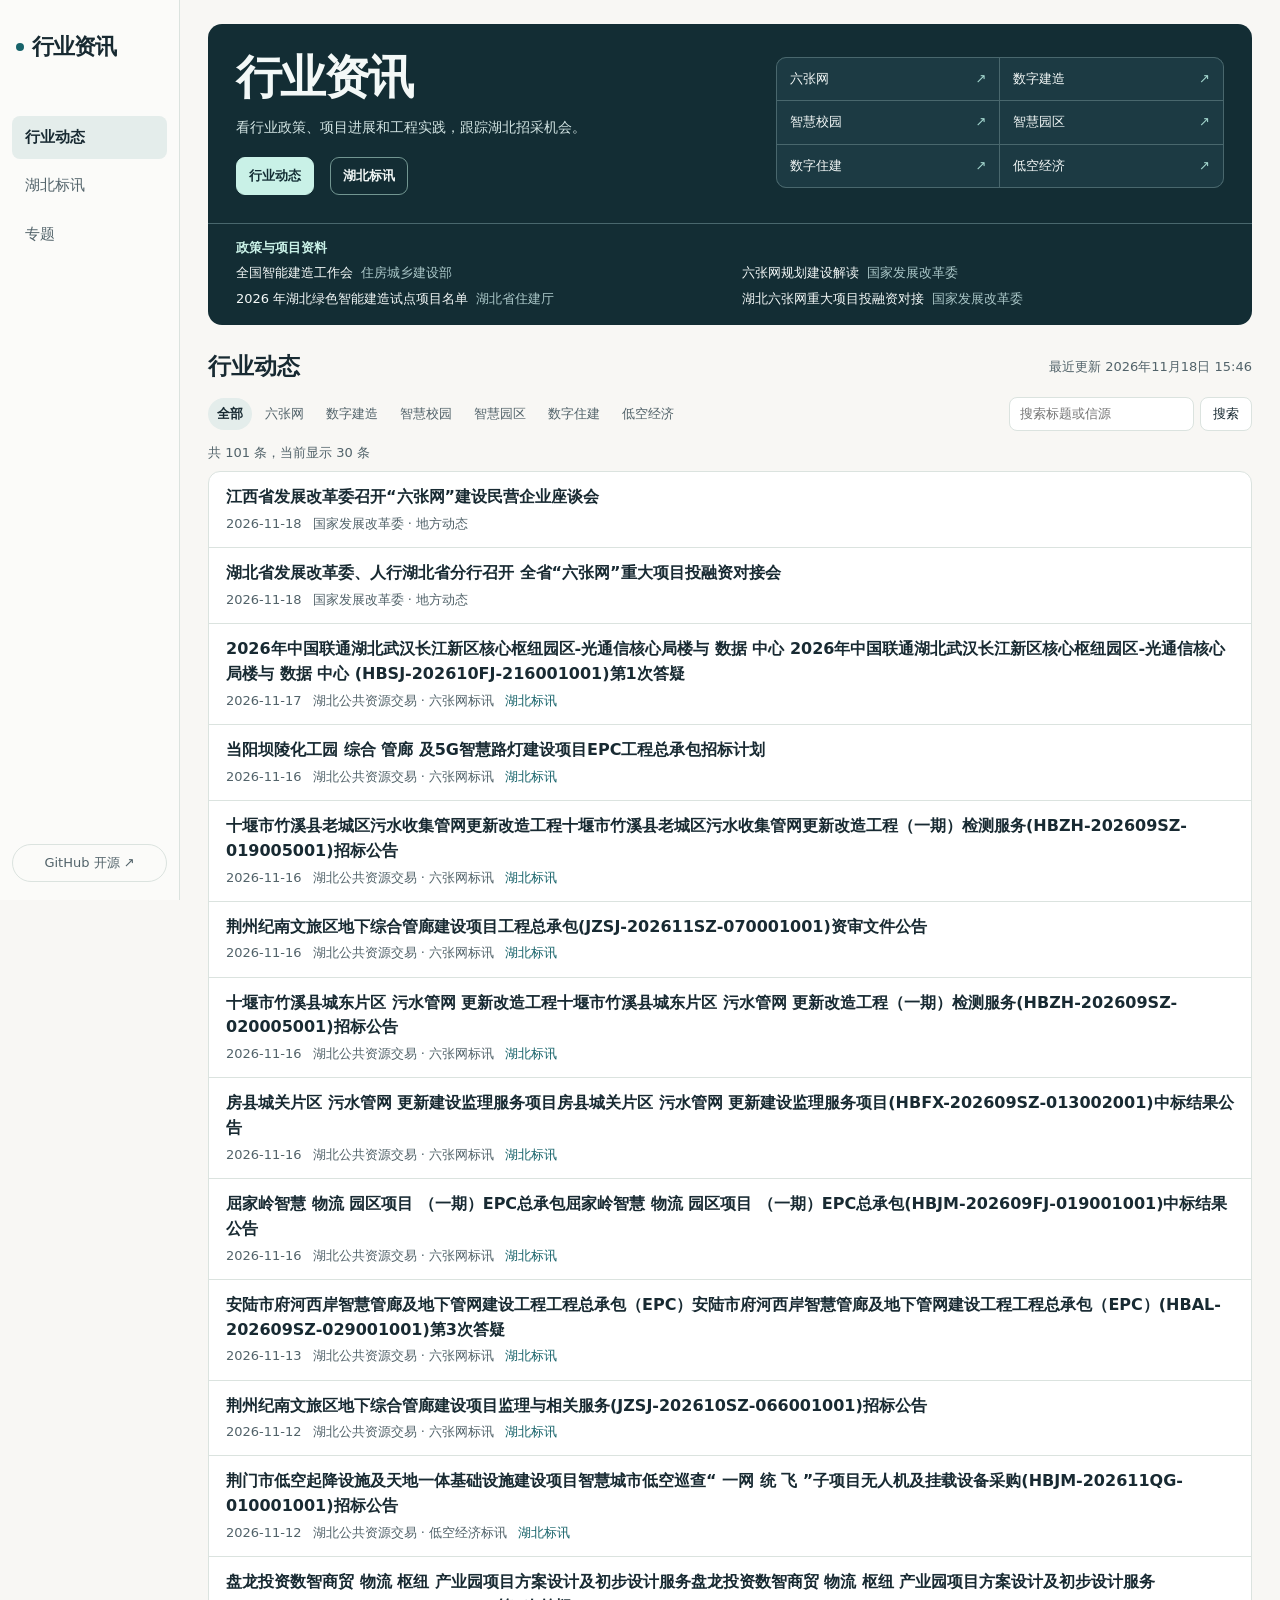
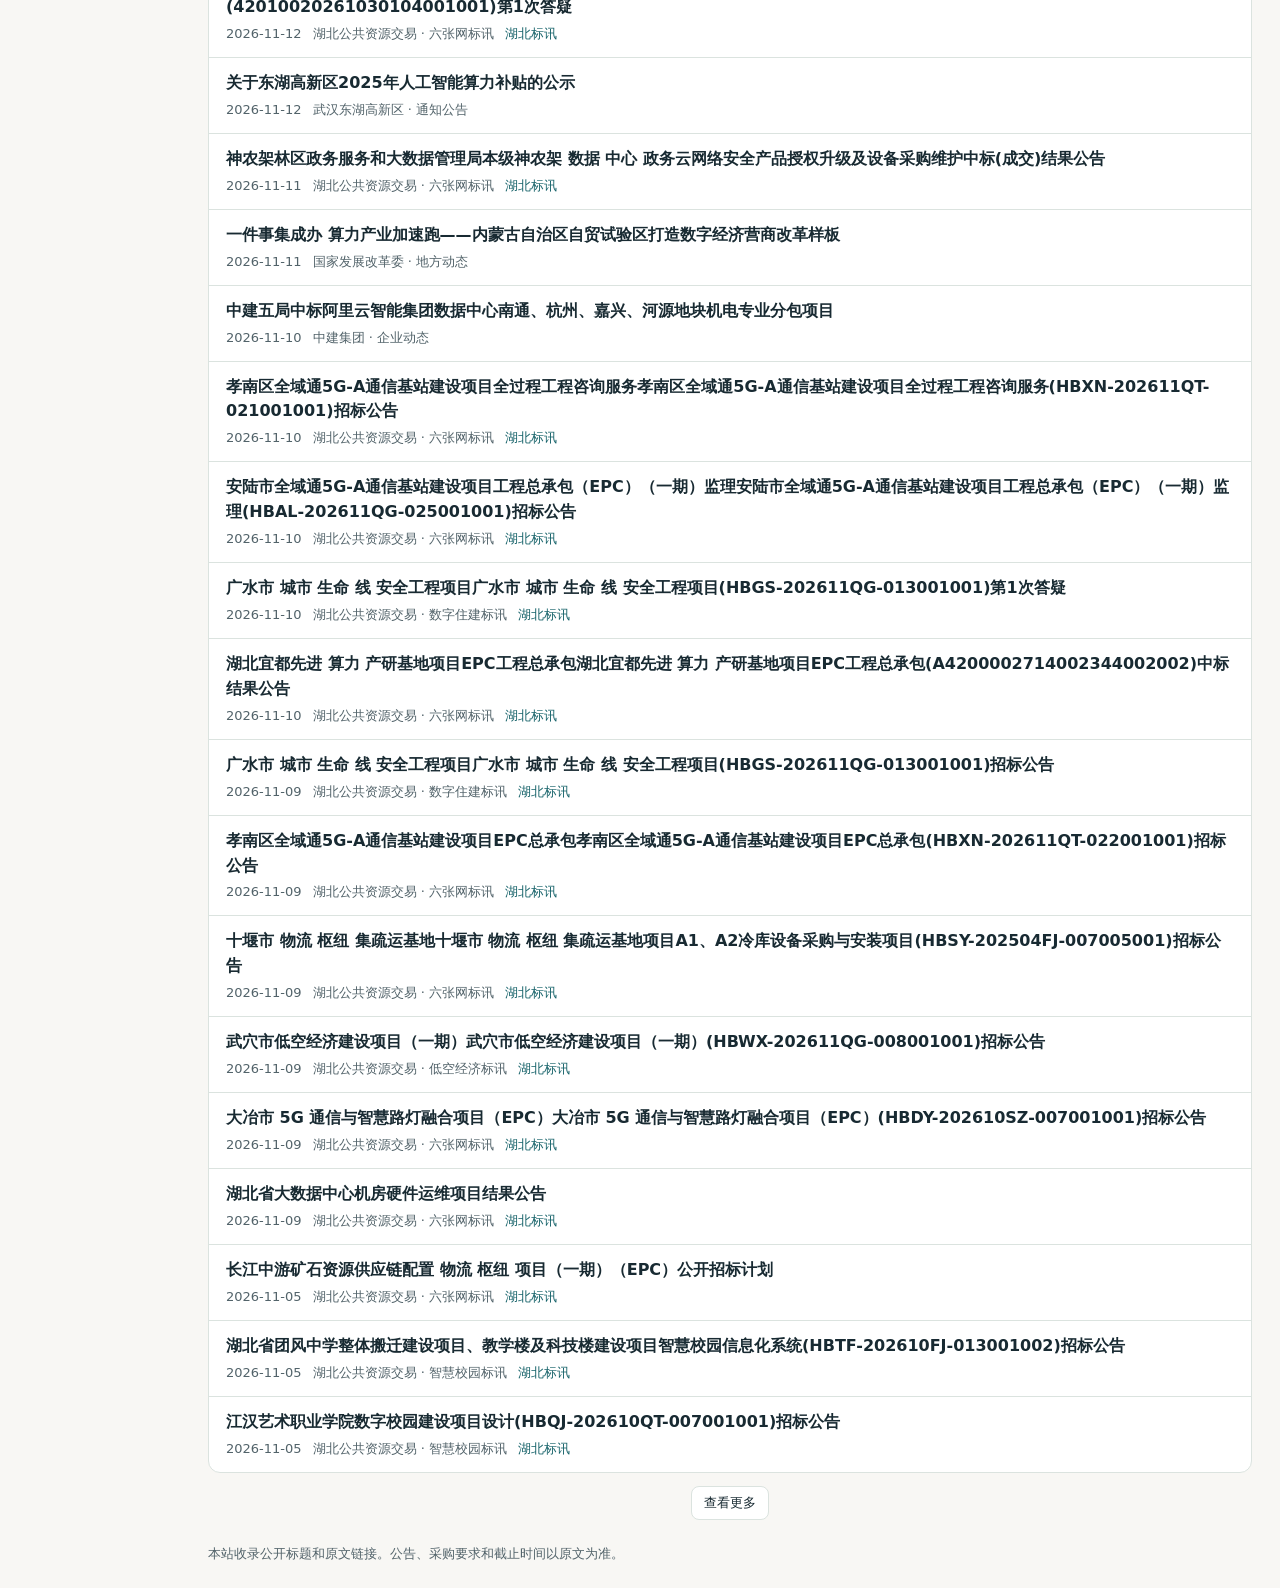
==== index.html @ ff88ce3b "Initialize public Pages files from the verified cloud run" ====
<!doctype html>
<html lang="zh-CN">
<head>
  <meta charset="utf-8">
  <meta name="viewport" content="width=device-width, initial-scale=1">
  <meta name="description" content="浏览六张网、数字建造、智慧校园、智慧园区、数字住建和低空经济的行业动态，跟踪湖北标讯。">
  <title>行业资讯 · 行业动态与湖北标讯</title>
  <link rel="stylesheet" href="/styles.css">
  <script type="module" src="/app.js"></script>
</head>
<body>
  <a class="skip" href="#articles">跳到资讯</a>
  <aside>
    <a class="brand" href="/">行业资讯</a>
    <nav aria-label="主导航">
      <a data-nav="all" href="/#articles">行业动态</a>
      <a data-nav="tenders" href="/?view=tenders#articles">湖北标讯</a>
      <a href="/#topics">专题</a>
    </nav>
    <a class="repo" href="https://github.com/zsk227/CSCEC">GitHub 开源 ↗</a>
  </aside>
  <main>
    <header class="hero">
      <div class="hero-main">
        <div>
          <h1>行业资讯</h1>
          <p>看行业政策、项目进展和工程实践，跟踪湖北招采机会。</p>
          <div class="hero-actions">
            <a class="action primary" href="/#articles">行业动态</a>
            <a class="action" href="/?view=tenders#articles">湖北标讯</a>
          </div>
        </div>
        <ul id="topics" class="topics" aria-label="关注方向">
          <li><a href="/?topic=six-networks#articles">六张网 <span aria-hidden="true">↗</span></a></li>
          <li><a href="/?topic=digital-construction#articles">数字建造 <span aria-hidden="true">↗</span></a></li>
          <li><a href="/?topic=smart-campus#articles">智慧校园 <span aria-hidden="true">↗</span></a></li>
          <li><a href="/?topic=smart-park#articles">智慧园区 <span aria-hidden="true">↗</span></a></li>
          <li><a href="/?topic=digital-housing#articles">数字住建 <span aria-hidden="true">↗</span></a></li>
          <li><a href="/?topic=low-altitude#articles">低空经济 <span aria-hidden="true">↗</span></a></li>
        </ul>
      </div>
      <section class="references" aria-labelledby="reference-heading">
        <h2 id="reference-heading">政策与项目资料</h2>
        <ul>
          <li><a href="https://www.mohurd.gov.cn/xinwen/jsyw/art/2025/art_d78f4db2f9e646fb94c623e506e16051.html">全国智能建造工作会</a> <span>住房城乡建设部</span></li>
          <li><a href="https://www.ndrc.gov.cn/xwdt/wszb/7yxwfbh/">六张网规划建设解读</a> <span>国家发展改革委</span></li>
          <li><a href="https://zjt.hubei.gov.cn/zfxxgk/zc/qtzdgkwj/202609/t20260908_6009802.shtml">2026 年湖北绿色智能建造试点项目名单</a> <span>湖北省住建厅</span></li>
          <li><a href="https://www.ndrc.gov.cn/xwdt/dt/dfdt/202609/t20260922_1407755.html">湖北六张网重大项目投融资对接</a> <span>国家发展改革委</span></li>
        </ul>
      </section>
    </header>
    <section id="articles" aria-labelledby="feed-heading">
      <div class="feed-heading">
        <h2 id="feed-heading">行业动态</h2>
        <time id="updated" hidden></time>
      </div>
      <div class="toolbar">
        <nav id="filters" aria-label="筛选专题"></nav>
        <form id="search" role="search" action="/#articles">
          <label class="sr-only" for="query">搜索标题或信源</label>
          <input id="query" name="q" type="search" maxlength="100" placeholder="搜索标题或信源">
          <button type="submit">搜索</button>
        </form>
      </div>
      <p class="feed-status" id="status" role="status">正在读取公开资讯…</p>
      <ol id="feed" class="feed" hidden></ol>
      <button id="more" type="button" hidden>查看更多</button>
      <noscript>请启用 JavaScript 浏览资讯列表。</noscript>
    </section>
    <footer>本站收录公开标题和原文链接。公告、采购要求和截止时间以原文为准。</footer>
  </main>
</body>
</html>
---- styles.css ----
:root {
  color-scheme: light;
  --canvas: #f8f7f4;
  --surface: #fff;
  --rail: #fbfbf9;
  --ink: #182a32;
  --muted: #52636a;
  --line: #dbe3df;
  --accent: #17636a;
  --active: #e4edeb;
  --hero: #132d34;
  --hero-line: #49676d;
  --mint: #c9f1e7;
  font: 15px/1.55 system-ui, "Microsoft YaHei", "PingFang SC", sans-serif;
}
* { box-sizing: border-box; }
[hidden] { display: none !important; }
body { margin: 0; background: var(--canvas); color: var(--ink); }
a { color: inherit; text-decoration: none; }
a:hover { text-decoration: underline; text-underline-offset: .23em; }
:focus-visible { outline: 2px solid currentColor; outline-offset: 3px; }
h1, h2, p, ol, ul { margin: 0; }
ol, ul { padding: 0; list-style: none; }
button, input { font: inherit; }
button { cursor: pointer; }
.sr-only { position: absolute; width: 1px; height: 1px; overflow: hidden; clip-path: inset(50%); white-space: nowrap; }
.skip { position: fixed; top: 8px; left: -20em; z-index: 2; background: var(--surface); padding: 8px 12px; }
.skip:focus { left: 8px; }
aside { position: fixed; inset: 0 auto 0 0; display: flex; flex-direction: column; width: 180px; padding: 30px 12px 18px; background: var(--rail); border-right: 1px solid var(--line); }
.brand { display: flex; gap: 8px; align-items: center; margin-left: 4px; font-size: 22px; font-weight: 750; letter-spacing: -.04em; }
.brand::before { content: ""; width: 8px; aspect-ratio: 1; border-radius: 50%; background: var(--accent); }
aside nav { display: grid; gap: 5px; margin-top: 52px; }
aside nav a { border-radius: 8px; color: var(--muted); padding: 10px 13px; }
aside nav a[aria-current="page"] { color: var(--ink); background: var(--active); font-weight: 650; }
.repo { margin-top: auto; padding: 8px 12px; color: var(--muted); border: 1px solid var(--line); border-radius: 30px; text-align: center; font-size: 13px; }
main { max-width: 1720px; margin-left: 180px; padding: 24px 28px 0; }
.hero { overflow: hidden; color: #f3f8f7; background: var(--hero); border-radius: 14px; }
.hero-main { display: grid; grid-template-columns: 1.15fr 1fr; gap: 24px; align-items: center; padding: 26px 28px 28px; }
h1 { font-size: clamp(28px, 4.2vw, 46px); line-height: 1.2; letter-spacing: -.045em; }
.hero-main p { margin-top: 12px; color: #d2e4e3; font-size: 14px; }
.hero-actions { display: flex; flex-wrap: wrap; gap: 16px; margin-top: 18px; }
.action { border: 1px solid #729691; padding: 8px 12px; border-radius: 9px; font-size: 13px; font-weight: 650; }
.action.primary { background: var(--mint); color: var(--hero); border-color: var(--mint); }
.topics { display: grid; grid-template-columns: repeat(2, minmax(0, 1fr)); gap: 1px; border: 1px solid var(--hero-line); border-radius: 10px; background: var(--hero-line); }
.topics a { display: flex; height: 100%; justify-content: space-between; align-items: center; padding: 11px 13px; background: #1c3a43; font-size: 13px; }
.topics li:first-child a { border-top-left-radius: 9px; }
.topics li:nth-child(2) a { border-top-right-radius: 9px; }
.topics li:nth-last-child(2) a { border-bottom-left-radius: 9px; }
.topics li:last-child a { border-bottom-right-radius: 9px; }
.topics a:hover { background: #2e535b; }
.topics span { color: #a3d6ce; }
.references { border-top: 1px solid var(--hero-line); padding: 14px 28px 16px; font-size: 13px; }
.references h2 { font-size: inherit; color: var(--mint); margin-bottom: 5px; }
.references ul { display: grid; grid-template-columns: repeat(2, minmax(0, 1fr)); gap: 6px 24px; }
.references span { margin-left: 4px; color: #aac7c8; }
#articles { margin-top: 24px; scroll-margin-top: 12px; }
.feed-heading,.toolbar { display: flex; justify-content: space-between; align-items: center; gap: 12px; flex-wrap: wrap; }
.feed-heading h2 { font-size: 23px; }
.feed-heading time, .feed-status, footer, .metadata { color: var(--muted); font-size: 13px; }
.toolbar { margin: 12px 0; }
#filters { display: flex; flex-wrap: wrap; gap: 4px; }
#filters a { padding: 6px 9px; border-radius: 20px; color: var(--muted); font-size: 13px; }
#filters a[aria-current="page"] { background: var(--active); color: var(--ink); font-weight: 650; }
#search { display: flex; gap: 6px; align-items: center; }
#search input { min-width: 0; width: min(185px, 60vw); padding: 6px 10px; border-radius: 8px; border: 1px solid var(--line); background: var(--surface); color: var(--ink); font-size: 13px; }
button { padding: 6px 12px; border: 1px solid var(--line); border-radius: 8px; background: var(--surface); color: var(--ink); font-size: 13px; }
.feed-status { margin: 8px 0; }
.feed { border: 1px solid var(--line); border-radius: 12px; background: var(--surface); }
.entry { padding: 13px 17px; }
.entry + .entry { border-top: 1px solid var(--line); }
.entry a { font-size: 16px; font-weight: 630; overflow-wrap: anywhere; }
.entry a:hover { color: var(--accent); }
.metadata { display: flex; flex-wrap: wrap; align-items: center; gap: 5px 11px; margin-top: 4px; }
.tag { color: var(--accent); }
#more { display: block; margin: 13px auto 0; }
footer { padding: 24px 0; }
@media (max-width: 990px) {
  .hero-main { grid-template-columns: 1fr; }
}
@media (max-width: 680px) {
  aside { position: relative; display: block; width: auto; padding: 11px 16px; border-right: 0; }
  .brand { margin-left: 0; font-size: 17px; }
  aside nav { position: fixed; display: grid; grid-template-columns: repeat(3, 1fr); inset: auto 0 0; z-index: 1; margin: 0; padding: 5px 5px calc(5px + env(safe-area-inset-bottom)); background: var(--rail); border-top: 1px solid var(--line); text-align: center; }
  aside nav a { padding: 8px 5px; font-size: 13px; }
  .repo { display: none; }
  main { margin: 0; padding: 0 16px 55px; }
  .hero-main { padding: 20px; gap: 19px; }
  .references { padding: 12px 20px 14px; }
  .references ul { grid-template-columns: 1fr; }
  .feed-heading h2 { font-size: 21px; }
  .entry { padding: 11px 13px; }
}
@media (prefers-color-scheme: dark) {
  :root { color-scheme: dark; --canvas: #101b1e; --surface: #172629; --rail: #142124; --ink: #e6efed; --muted: #aabfbc; --line: #385052; --active: #284649; --accent: #a0dcd0; }
}
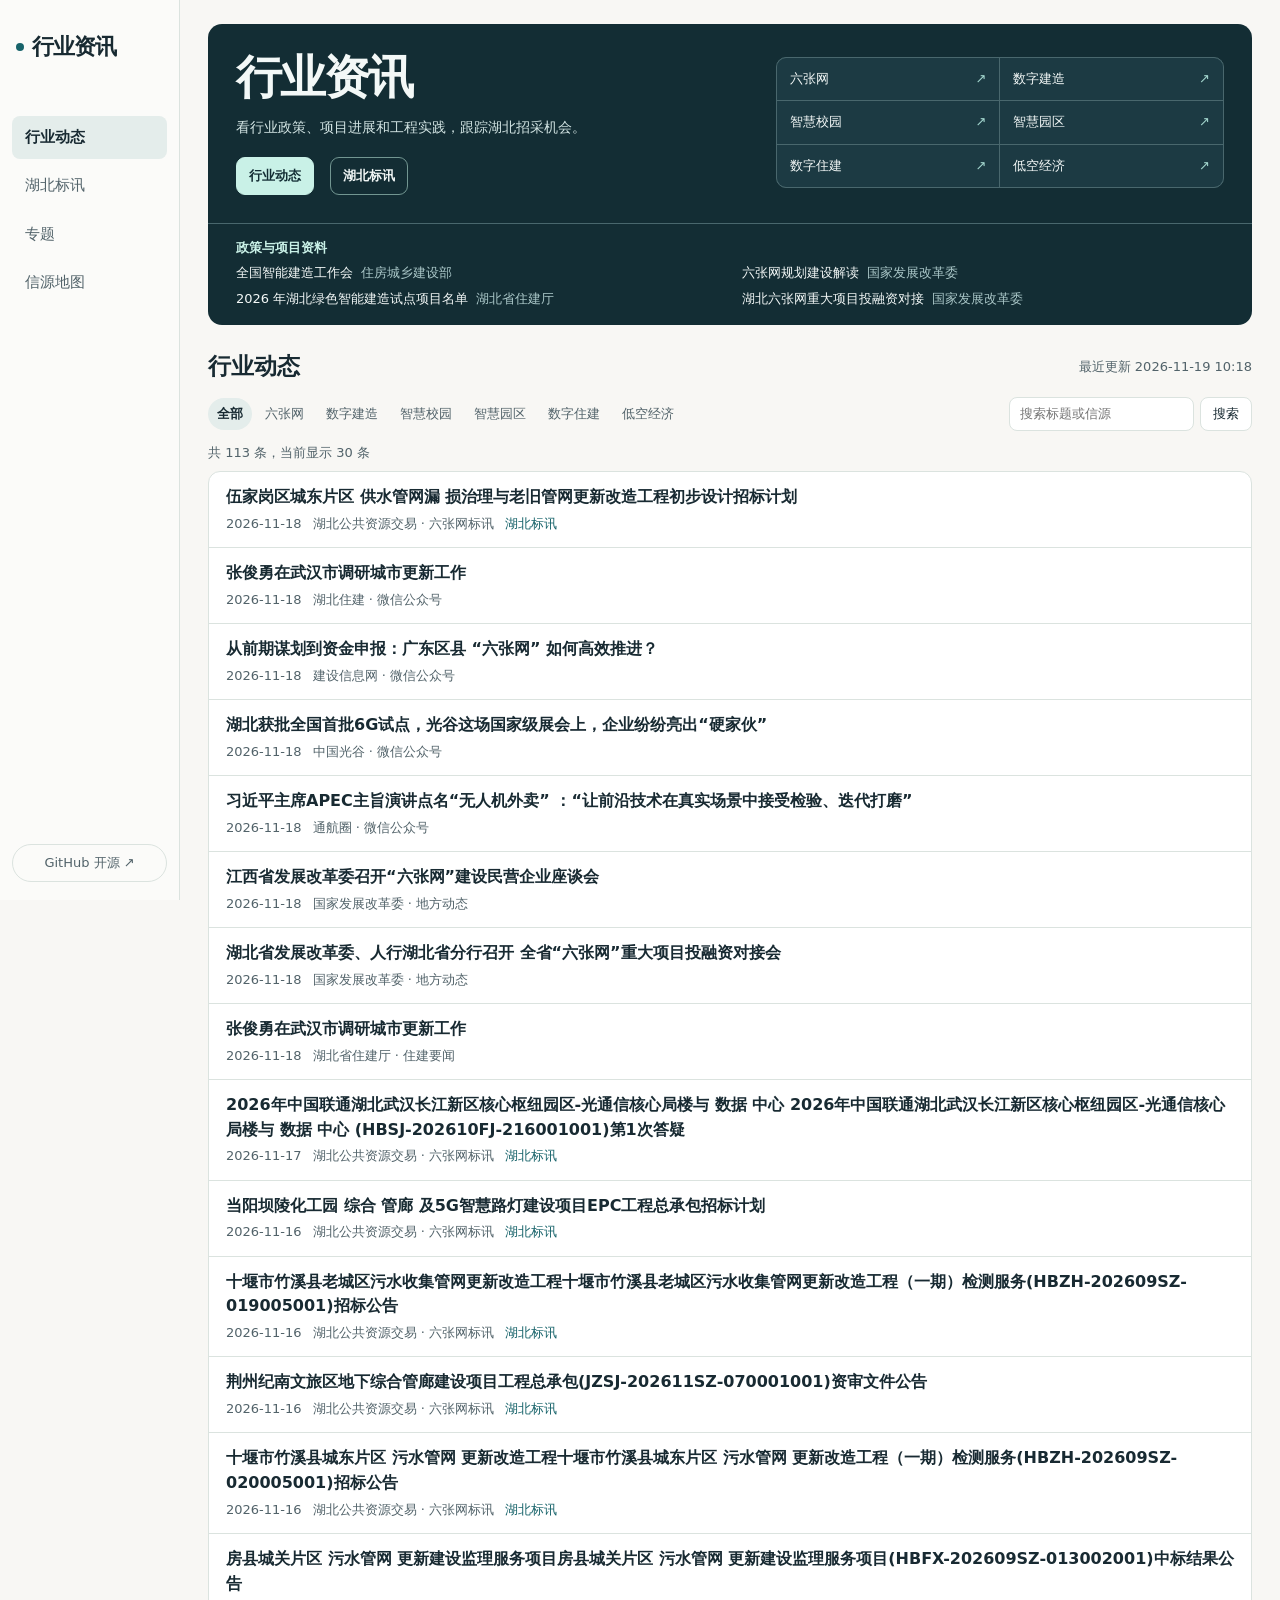
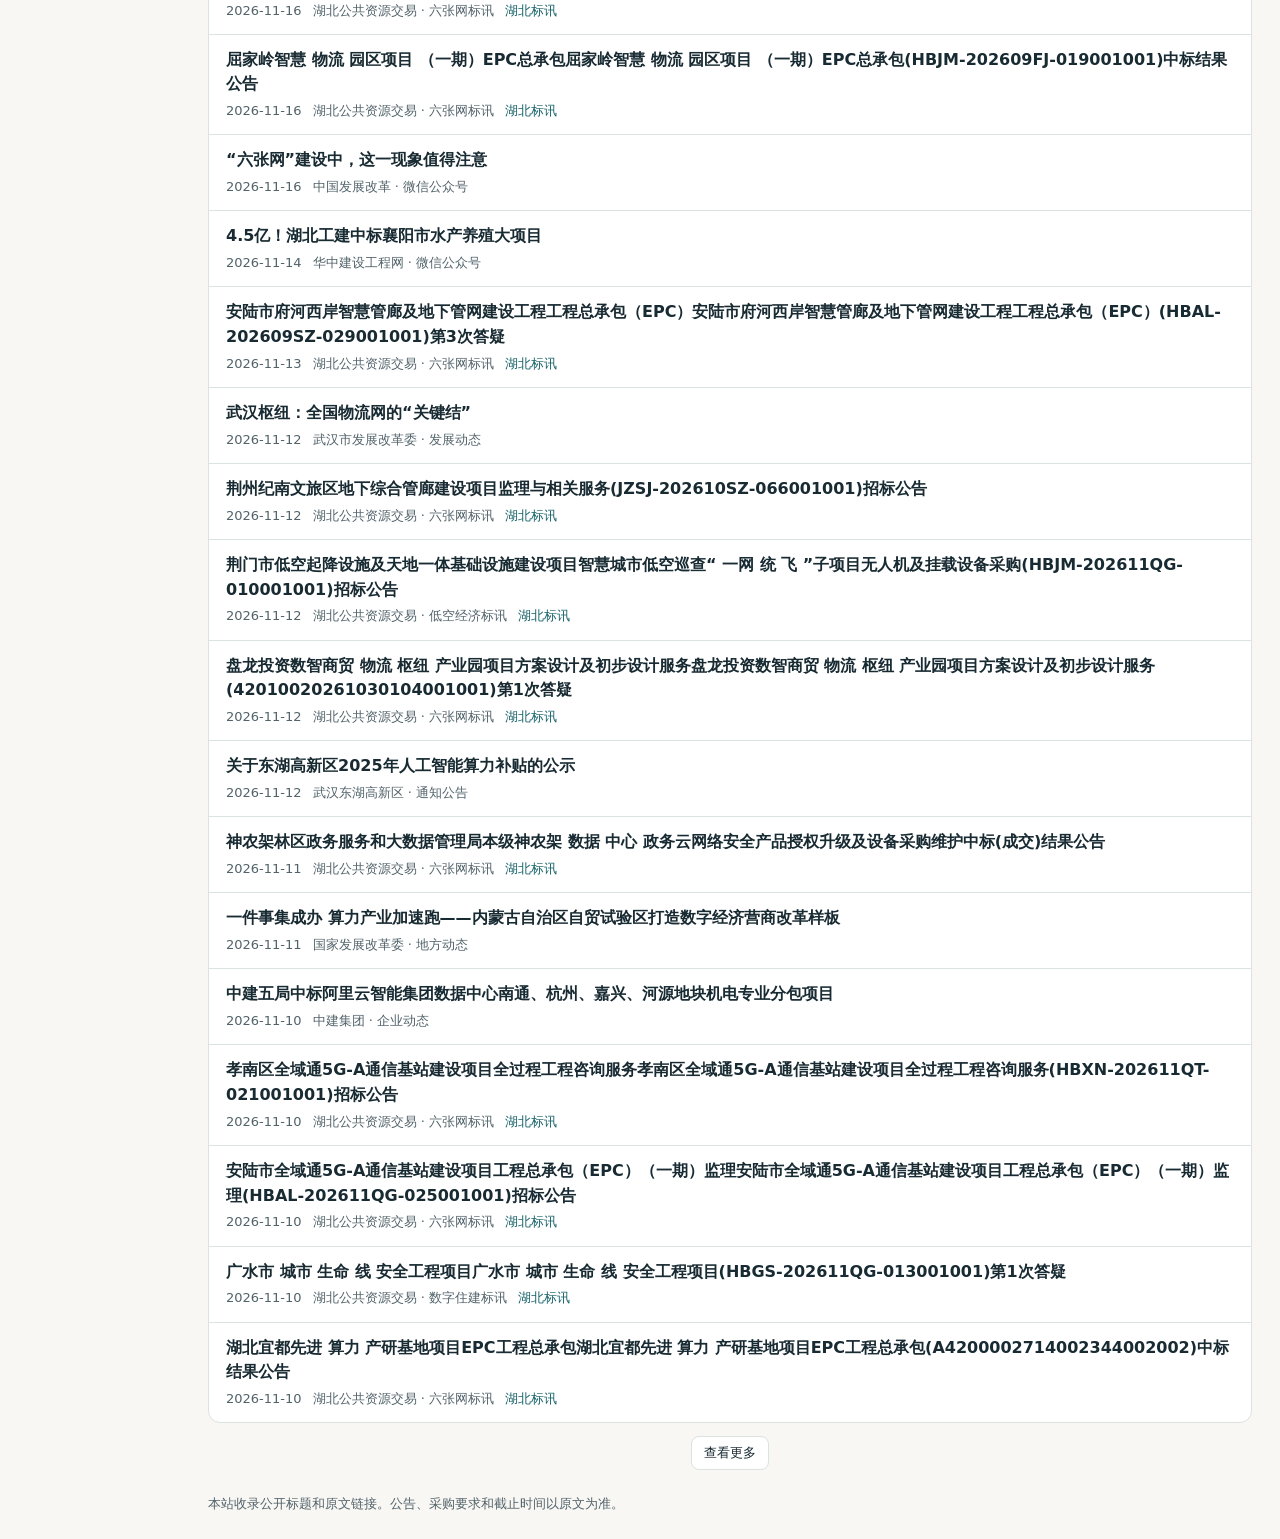
==== commit 7fa0d6eb: "Update public industry feed" ====
--- a/index.html
+++ b/index.html
@@ -16,6 +16,7 @@
       <a data-nav="all" href="/#articles">行业动态</a>
       <a data-nav="tenders" href="/?view=tenders#articles">湖北标讯</a>
       <a href="/#topics">专题</a>
+      <a href="/sources.html">信源地图</a>
     </nav>
     <a class="repo" href="https://github.com/zsk227/CSCEC">GitHub 开源 ↗</a>
   </aside>
--- a/styles.css
+++ b/styles.css
@@ -74,13 +74,24 @@
 .tag { color: var(--accent); }
 #more { display: block; margin: 13px auto 0; }
 footer { padding: 24px 0; }
+.source-map { max-width: 1180px; }
+.source-intro { padding: 22px 0 12px; }
+.source-intro p { margin-top: 9px; color: var(--muted); }
+.source-jumps { display: flex; flex-wrap: wrap; gap: 8px 16px; margin: 14px 0 22px; color: var(--accent); }
+.source-group { margin: 0 0 22px; scroll-margin-top: 12px; }
+.source-group h2 { margin-bottom: 8px; font-size: 21px; }
+.source-list { display: grid; grid-template-columns: repeat(2, minmax(0, 1fr)); gap: 1px; overflow: hidden; border: 1px solid var(--line); border-radius: 12px; background: var(--line); }
+.source-list li { background: var(--surface); }
+.source-list .entry a { color: var(--accent); }
+.source-list .entry:only-child { grid-column: 1 / -1; }
+.source-list .entry + .entry { border-top: 0; }
 @media (max-width: 990px) {
   .hero-main { grid-template-columns: 1fr; }
 }
 @media (max-width: 680px) {
   aside { position: relative; display: block; width: auto; padding: 11px 16px; border-right: 0; }
   .brand { margin-left: 0; font-size: 17px; }
-  aside nav { position: fixed; display: grid; grid-template-columns: repeat(3, 1fr); inset: auto 0 0; z-index: 1; margin: 0; padding: 5px 5px calc(5px + env(safe-area-inset-bottom)); background: var(--rail); border-top: 1px solid var(--line); text-align: center; }
+  aside nav { position: fixed; display: grid; grid-template-columns: repeat(4, minmax(0, 1fr)); inset: auto 0 0; z-index: 1; margin: 0; padding: 5px 5px calc(5px + env(safe-area-inset-bottom)); background: var(--rail); border-top: 1px solid var(--line); text-align: center; }
   aside nav a { padding: 8px 5px; font-size: 13px; }
   .repo { display: none; }
   main { margin: 0; padding: 0 16px 55px; }
@@ -89,6 +100,7 @@
   .references ul { grid-template-columns: 1fr; }
   .feed-heading h2 { font-size: 21px; }
   .entry { padding: 11px 13px; }
+  .source-list { grid-template-columns: 1fr; }
 }
 @media (prefers-color-scheme: dark) {
   :root { color-scheme: dark; --canvas: #101b1e; --surface: #172629; --rail: #142124; --ink: #e6efed; --muted: #aabfbc; --line: #385052; --active: #284649; --accent: #a0dcd0; }
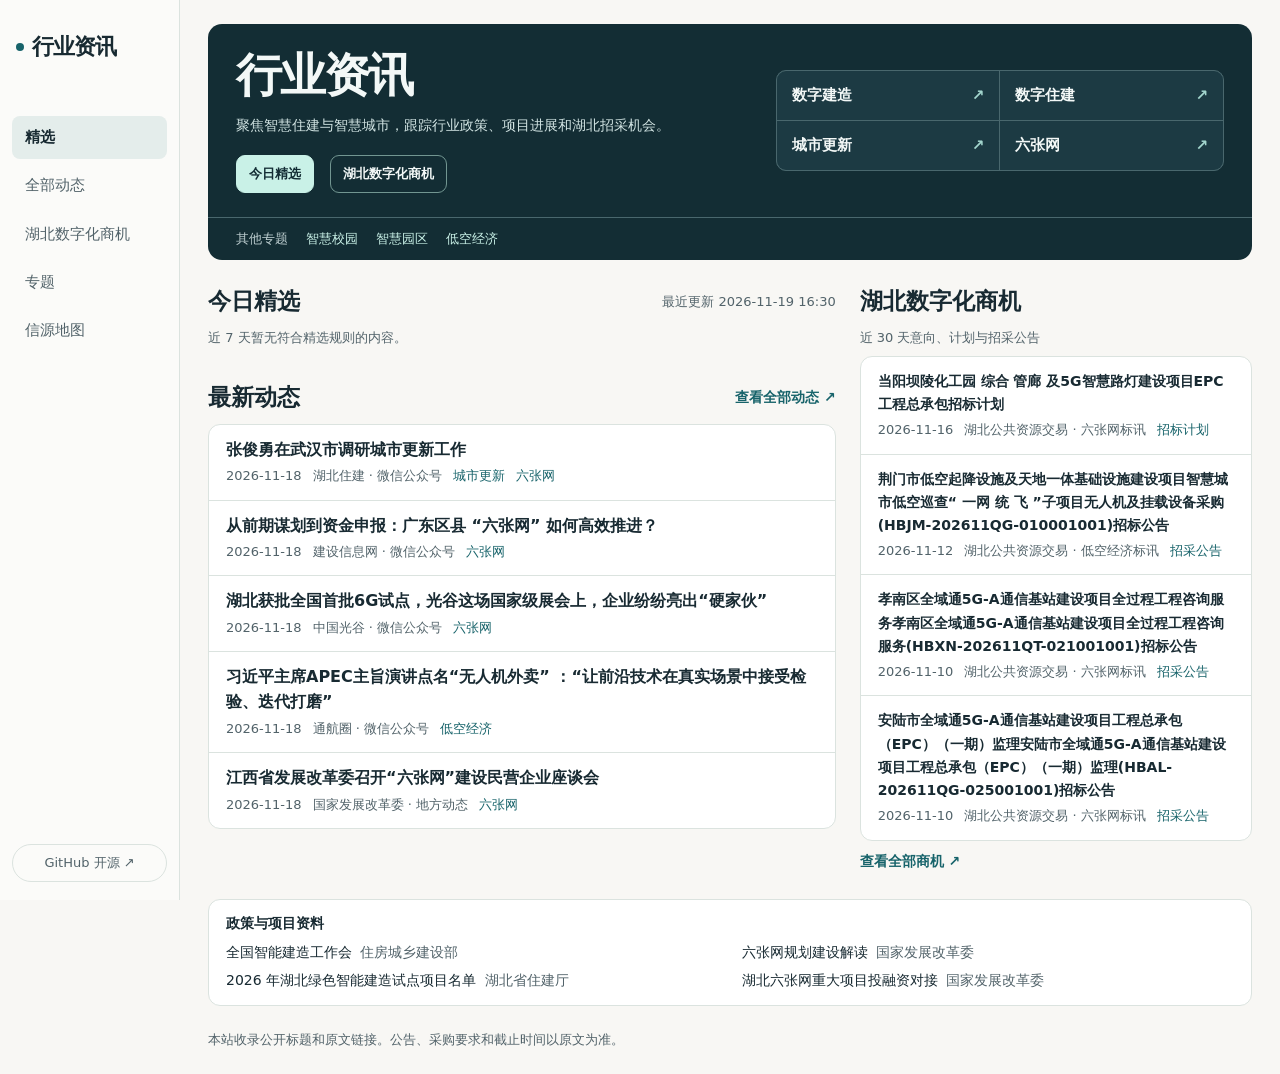
==== commit 2564fb72: "Update public industry feed" ====
--- a/index.html
+++ b/index.html
@@ -3,8 +3,8 @@
 <head>
   <meta charset="utf-8">
   <meta name="viewport" content="width=device-width, initial-scale=1">
-  <meta name="description" content="浏览六张网、数字建造、智慧校园、智慧园区、数字住建和低空经济的行业动态，跟踪湖北标讯。">
-  <title>行业资讯 · 行业动态与湖北标讯</title>
+  <meta name="description" content="关注数字建造、数字住建、城市更新和六张网，查看今日精选与湖北数字化商机。">
+  <title>行业资讯 · 今日精选与湖北数字化商机</title>
   <link rel="stylesheet" href="/styles.css">
   <script type="module" src="/app.js"></script>
 </head>
@@ -13,9 +13,10 @@
   <aside>
     <a class="brand" href="/">行业资讯</a>
     <nav aria-label="主导航">
-      <a data-nav="all" href="/#articles">行业动态</a>
-      <a data-nav="tenders" href="/?view=tenders#articles">湖北标讯</a>
-      <a href="/#topics">专题</a>
+      <a data-nav="featured" href="/" aria-current="page">精选</a>
+      <a data-nav="all" href="/?view=all#articles">全部动态</a>
+      <a data-nav="tenders" href="/?view=tenders#articles">湖北数字化商机</a>
+      <a data-nav="topics" href="/#topics">专题</a>
       <a href="/sources.html">信源地图</a>
     </nav>
     <a class="repo" href="https://github.com/zsk227/CSCEC">GitHub 开源 ↗</a>
@@ -25,48 +26,68 @@
       <div class="hero-main">
         <div>
           <h1>行业资讯</h1>
-          <p>看行业政策、项目进展和工程实践，跟踪湖北招采机会。</p>
+          <p>聚焦智慧住建与智慧城市，跟踪行业政策、项目进展和湖北招采机会。</p>
           <div class="hero-actions">
-            <a class="action primary" href="/#articles">行业动态</a>
-            <a class="action" href="/?view=tenders#articles">湖北标讯</a>
+            <a class="action primary" href="/#articles">今日精选</a>
+            <a class="action" href="/?view=tenders#articles">湖北数字化商机</a>
           </div>
         </div>
-        <ul id="topics" class="topics" aria-label="关注方向">
+        <ul class="topics" aria-label="核心方向">
+          <li><a href="/?topic=digital-construction#articles">数字建造 <span aria-hidden="true">↗</span></a></li>
+          <li><a href="/?topic=digital-housing#articles">数字住建 <span aria-hidden="true">↗</span></a></li>
+          <li><a href="/?topic=urban-renewal#articles">城市更新 <span aria-hidden="true">↗</span></a></li>
           <li><a href="/?topic=six-networks#articles">六张网 <span aria-hidden="true">↗</span></a></li>
-          <li><a href="/?topic=digital-construction#articles">数字建造 <span aria-hidden="true">↗</span></a></li>
-          <li><a href="/?topic=smart-campus#articles">智慧校园 <span aria-hidden="true">↗</span></a></li>
-          <li><a href="/?topic=smart-park#articles">智慧园区 <span aria-hidden="true">↗</span></a></li>
-          <li><a href="/?topic=digital-housing#articles">数字住建 <span aria-hidden="true">↗</span></a></li>
-          <li><a href="/?topic=low-altitude#articles">低空经济 <span aria-hidden="true">↗</span></a></li>
         </ul>
       </div>
-      <section class="references" aria-labelledby="reference-heading">
-        <h2 id="reference-heading">政策与项目资料</h2>
-        <ul>
-          <li><a href="https://www.mohurd.gov.cn/xinwen/jsyw/art/2025/art_d78f4db2f9e646fb94c623e506e16051.html">全国智能建造工作会</a> <span>住房城乡建设部</span></li>
-          <li><a href="https://www.ndrc.gov.cn/xwdt/wszb/7yxwfbh/">六张网规划建设解读</a> <span>国家发展改革委</span></li>
-          <li><a href="https://zjt.hubei.gov.cn/zfxxgk/zc/qtzdgkwj/202609/t20260908_6009802.shtml">2026 年湖北绿色智能建造试点项目名单</a> <span>湖北省住建厅</span></li>
-          <li><a href="https://www.ndrc.gov.cn/xwdt/dt/dfdt/202609/t20260922_1407755.html">湖北六张网重大项目投融资对接</a> <span>国家发展改革委</span></li>
-        </ul>
+      <nav id="topics" class="topic-links" aria-label="其他专题">
+        <span>其他专题</span>
+        <a href="/?topic=smart-campus#articles">智慧校园</a>
+        <a href="/?topic=smart-park#articles">智慧园区</a>
+        <a href="/?topic=low-altitude#articles">低空经济</a>
+      </nav>
+    </header>
+    <div id="content" class="overview">
+      <section id="articles" aria-labelledby="feed-heading">
+        <div class="feed-heading">
+          <h2 id="feed-heading">今日精选</h2>
+          <time id="updated" hidden></time>
+        </div>
+        <div id="feed-tools" class="toolbar" hidden>
+          <nav id="filters" aria-label="筛选专题"></nav>
+          <form id="search" role="search" action="/#articles">
+            <label class="sr-only" for="query">搜索标题或信源</label>
+            <input id="query" name="q" type="search" maxlength="100" placeholder="搜索标题或信源">
+            <button type="submit">搜索</button>
+          </form>
+        </div>
+        <nav id="opportunity-filters" class="stage-filters" aria-label="筛选商机阶段" hidden></nav>
+        <p class="feed-status" id="status" role="status">正在读取公开资讯…</p>
+        <ol id="feed" class="feed" hidden></ol>
+        <button id="more" type="button" hidden>查看更多</button>
+        <noscript>请启用 JavaScript 浏览资讯列表。</noscript>
       </section>
-    </header>
-    <section id="articles" aria-labelledby="feed-heading">
-      <div class="feed-heading">
-        <h2 id="feed-heading">行业动态</h2>
-        <time id="updated" hidden></time>
-      </div>
-      <div class="toolbar">
-        <nav id="filters" aria-label="筛选专题"></nav>
-        <form id="search" role="search" action="/#articles">
-          <label class="sr-only" for="query">搜索标题或信源</label>
-          <input id="query" name="q" type="search" maxlength="100" placeholder="搜索标题或信源">
-          <button type="submit">搜索</button>
-        </form>
-      </div>
-      <p class="feed-status" id="status" role="status">正在读取公开资讯…</p>
-      <ol id="feed" class="feed" hidden></ol>
-      <button id="more" type="button" hidden>查看更多</button>
-      <noscript>请启用 JavaScript 浏览资讯列表。</noscript>
+      <section id="opportunity-preview" aria-labelledby="opportunity-heading">
+        <h2 id="opportunity-heading">湖北数字化商机</h2>
+        <p class="feed-status" id="opportunity-status">正在读取公开商机…</p>
+        <ol id="opportunity-feed" class="feed" hidden></ol>
+        <a class="section-link" href="/?view=tenders#articles">查看全部商机 ↗</a>
+      </section>
+      <section id="latest" class="latest" aria-labelledby="latest-heading" hidden>
+        <div class="feed-heading">
+          <h2 id="latest-heading">最新动态</h2>
+          <a class="section-link" href="/?view=all#articles">查看全部动态 ↗</a>
+        </div>
+        <ol id="latest-feed" class="feed"></ol>
+      </section>
+    </div>
+    <section class="references" aria-labelledby="reference-heading">
+      <h2 id="reference-heading">政策与项目资料</h2>
+      <ul>
+        <li><a href="https://www.mohurd.gov.cn/xinwen/jsyw/art/2025/art_d78f4db2f9e646fb94c623e506e16051.html">全国智能建造工作会</a> <span>住房城乡建设部</span></li>
+        <li><a href="https://www.ndrc.gov.cn/xwdt/wszb/7yxwfbh/">六张网规划建设解读</a> <span>国家发展改革委</span></li>
+        <li><a href="https://zjt.hubei.gov.cn/zfxxgk/zc/qtzdgkwj/202609/t20260908_6009802.shtml">2026 年湖北绿色智能建造试点项目名单</a> <span>湖北省住建厅</span></li>
+        <li><a href="https://www.ndrc.gov.cn/xwdt/dt/dfdt/202609/t20260922_1407755.html">湖北六张网重大项目投融资对接</a> <span>国家发展改革委</span></li>
+      </ul>
     </section>
     <footer>本站收录公开标题和原文链接。公告、采购要求和截止时间以原文为准。</footer>
   </main>
--- a/styles.css
+++ b/styles.css
@@ -35,32 +35,47 @@
 .repo { margin-top: auto; padding: 8px 12px; color: var(--muted); border: 1px solid var(--line); border-radius: 30px; text-align: center; font-size: 13px; }
 main { max-width: 1720px; margin-left: 180px; padding: 24px 28px 0; }
 .hero { overflow: hidden; color: #f3f8f7; background: var(--hero); border-radius: 14px; }
-.hero-main { display: grid; grid-template-columns: 1.15fr 1fr; gap: 24px; align-items: center; padding: 26px 28px 28px; }
+.hero-main { display: grid; grid-template-columns: 1.15fr 1fr; gap: 24px; align-items: center; padding: 24px 28px; }
 h1 { font-size: clamp(28px, 4.2vw, 46px); line-height: 1.2; letter-spacing: -.045em; }
 .hero-main p { margin-top: 12px; color: #d2e4e3; font-size: 14px; }
 .hero-actions { display: flex; flex-wrap: wrap; gap: 16px; margin-top: 18px; }
 .action { border: 1px solid #729691; padding: 8px 12px; border-radius: 9px; font-size: 13px; font-weight: 650; }
 .action.primary { background: var(--mint); color: var(--hero); border-color: var(--mint); }
 .topics { display: grid; grid-template-columns: repeat(2, minmax(0, 1fr)); gap: 1px; border: 1px solid var(--hero-line); border-radius: 10px; background: var(--hero-line); }
-.topics a { display: flex; height: 100%; justify-content: space-between; align-items: center; padding: 11px 13px; background: #1c3a43; font-size: 13px; }
+.topics a { display: flex; height: 100%; justify-content: space-between; align-items: center; padding: 13px 15px; background: #1c3a43; font-size: 15px; font-weight: 650; }
 .topics li:first-child a { border-top-left-radius: 9px; }
 .topics li:nth-child(2) a { border-top-right-radius: 9px; }
 .topics li:nth-last-child(2) a { border-bottom-left-radius: 9px; }
 .topics li:last-child a { border-bottom-right-radius: 9px; }
 .topics a:hover { background: #2e535b; }
 .topics span { color: #a3d6ce; }
-.references { border-top: 1px solid var(--hero-line); padding: 14px 28px 16px; font-size: 13px; }
-.references h2 { font-size: inherit; color: var(--mint); margin-bottom: 5px; }
+.topic-links { display: flex; flex-wrap: wrap; align-items: center; gap: 8px 18px; border-top: 1px solid var(--hero-line); padding: 11px 28px; font-size: 13px; color: var(--mint); }
+.topic-links span { color: #becfd1; }
+.references { margin-top: 26px; padding: 13px 17px; border: 1px solid var(--line); border-radius: 12px; background: var(--surface); font-size: 14px; }
+.references h2 { font-size: inherit; margin-bottom: 8px; }
 .references ul { display: grid; grid-template-columns: repeat(2, minmax(0, 1fr)); gap: 6px 24px; }
-.references span { margin-left: 4px; color: #aac7c8; }
-#articles { margin-top: 24px; scroll-margin-top: 12px; }
+.references span { margin-left: 4px; color: var(--muted); }
+.overview, .latest { margin-top: 24px; }
+.latest .feed-heading { margin-bottom: 8px; }
+.latest .section-link { margin-top: 0; }
+.overview.has-preview {
+  display: grid;
+  grid-template: "articles opportunities" max-content "latest opportunities" 1fr / minmax(0, 1.6fr) minmax(0, 1fr);
+  align-items: start;
+  gap: 24px;
+}
+.overview.has-preview #articles { grid-area: articles; }
+.overview.has-preview #opportunity-preview { grid-area: opportunities; }
+.overview.has-preview .latest { grid-area: latest; margin-top: 0; }
+#articles { scroll-margin-top: 12px; }
 .feed-heading,.toolbar { display: flex; justify-content: space-between; align-items: center; gap: 12px; flex-wrap: wrap; }
-.feed-heading h2 { font-size: 23px; }
+.feed-heading h2, #opportunity-heading { font-size: 23px; }
 .feed-heading time, .feed-status, footer, .metadata { color: var(--muted); font-size: 13px; }
 .toolbar { margin: 12px 0; }
-#filters { display: flex; flex-wrap: wrap; gap: 4px; }
-#filters a { padding: 6px 9px; border-radius: 20px; color: var(--muted); font-size: 13px; }
-#filters a[aria-current="page"] { background: var(--active); color: var(--ink); font-weight: 650; }
+#filters, .stage-filters { display: flex; flex-wrap: wrap; gap: 4px; }
+#filters a, .stage-filters a { padding: 6px 9px; border-radius: 20px; color: var(--muted); font-size: 13px; }
+#filters a[aria-current="page"], .stage-filters a[aria-current="page"] { background: var(--active); color: var(--ink); font-weight: 650; }
+.stage-filters .scope { margin-left: auto; color: var(--accent); }
 #search { display: flex; gap: 6px; align-items: center; }
 #search input { min-width: 0; width: min(185px, 60vw); padding: 6px 10px; border-radius: 8px; border: 1px solid var(--line); background: var(--surface); color: var(--ink); font-size: 13px; }
 button { padding: 6px 12px; border: 1px solid var(--line); border-radius: 8px; background: var(--surface); color: var(--ink); font-size: 13px; }
@@ -72,6 +87,9 @@
 .entry a:hover { color: var(--accent); }
 .metadata { display: flex; flex-wrap: wrap; align-items: center; gap: 5px 11px; margin-top: 4px; }
 .tag { color: var(--accent); }
+.section-link { display: inline-block; margin-top: 10px; color: var(--accent); font-size: 14px; font-weight: 650; }
+.metadata .related { color: var(--accent); font-size: inherit; font-weight: 550; }
+#opportunity-preview .entry a { font-size: 14px; }
 #more { display: block; margin: 13px auto 0; }
 footer { padding: 24px 0; }
 .source-map { max-width: 1180px; }
@@ -87,16 +105,17 @@
 .source-list .entry + .entry { border-top: 0; }
 @media (max-width: 990px) {
   .hero-main { grid-template-columns: 1fr; }
+  .overview.has-preview { grid-template: "articles" "opportunities" "latest" / minmax(0, 1fr); }
 }
 @media (max-width: 680px) {
   aside { position: relative; display: block; width: auto; padding: 11px 16px; border-right: 0; }
   .brand { margin-left: 0; font-size: 17px; }
-  aside nav { position: fixed; display: grid; grid-template-columns: repeat(4, minmax(0, 1fr)); inset: auto 0 0; z-index: 1; margin: 0; padding: 5px 5px calc(5px + env(safe-area-inset-bottom)); background: var(--rail); border-top: 1px solid var(--line); text-align: center; }
-  aside nav a { padding: 8px 5px; font-size: 13px; }
+  aside nav { position: fixed; display: grid; grid-template-columns: .8fr 1fr 1.64fr .8fr 1fr; inset: auto 0 0; z-index: 1; margin: 0; padding: 5px 5px calc(5px + env(safe-area-inset-bottom)); background: var(--rail); border-top: 1px solid var(--line); text-align: center; }
+  aside nav a { padding: 8px 2px; font-size: 12px; }
   .repo { display: none; }
   main { margin: 0; padding: 0 16px 55px; }
   .hero-main { padding: 20px; gap: 19px; }
-  .references { padding: 12px 20px 14px; }
+  .topic-links { padding-inline: 20px; }
   .references ul { grid-template-columns: 1fr; }
   .feed-heading h2 { font-size: 21px; }
   .entry { padding: 11px 13px; }
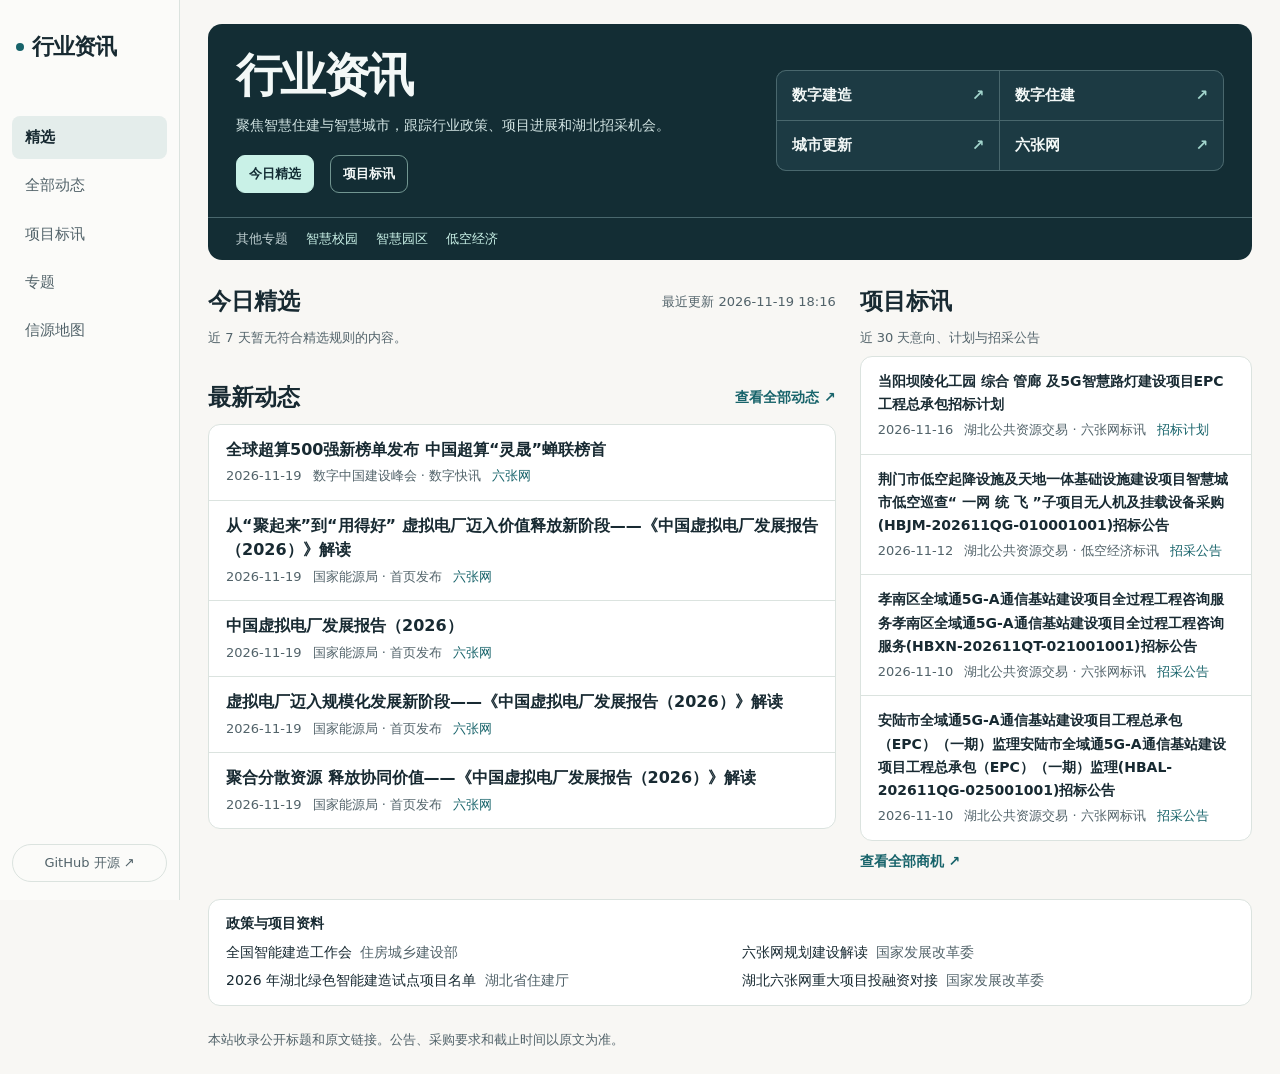
==== commit 2f8b2a25: "Update public industry feed" ====
--- a/index.html
+++ b/index.html
@@ -3,8 +3,8 @@
 <head>
   <meta charset="utf-8">
   <meta name="viewport" content="width=device-width, initial-scale=1">
-  <meta name="description" content="关注数字建造、数字住建、城市更新和六张网，查看今日精选与湖北数字化商机。">
-  <title>行业资讯 · 今日精选与湖北数字化商机</title>
+  <meta name="description" content="关注数字建造、数字住建、城市更新和六张网，查看今日精选与项目标讯。">
+  <title>行业资讯 · 今日精选与项目标讯</title>
   <link rel="stylesheet" href="/styles.css">
   <script type="module" src="/app.js"></script>
 </head>
@@ -15,7 +15,7 @@
     <nav aria-label="主导航">
       <a data-nav="featured" href="/" aria-current="page">精选</a>
       <a data-nav="all" href="/?view=all#articles">全部动态</a>
-      <a data-nav="tenders" href="/?view=tenders#articles">湖北数字化商机</a>
+      <a data-nav="tenders" href="/?view=tenders#articles">项目标讯</a>
       <a data-nav="topics" href="/#topics">专题</a>
       <a href="/sources.html">信源地图</a>
     </nav>
@@ -29,7 +29,7 @@
           <p>聚焦智慧住建与智慧城市，跟踪行业政策、项目进展和湖北招采机会。</p>
           <div class="hero-actions">
             <a class="action primary" href="/#articles">今日精选</a>
-            <a class="action" href="/?view=tenders#articles">湖北数字化商机</a>
+            <a class="action" href="/?view=tenders#articles">项目标讯</a>
           </div>
         </div>
         <ul class="topics" aria-label="核心方向">
@@ -67,7 +67,7 @@
         <noscript>请启用 JavaScript 浏览资讯列表。</noscript>
       </section>
       <section id="opportunity-preview" aria-labelledby="opportunity-heading">
-        <h2 id="opportunity-heading">湖北数字化商机</h2>
+        <h2 id="opportunity-heading">项目标讯</h2>
         <p class="feed-status" id="opportunity-status">正在读取公开商机…</p>
         <ol id="opportunity-feed" class="feed" hidden></ol>
         <a class="section-link" href="/?view=tenders#articles">查看全部商机 ↗</a>
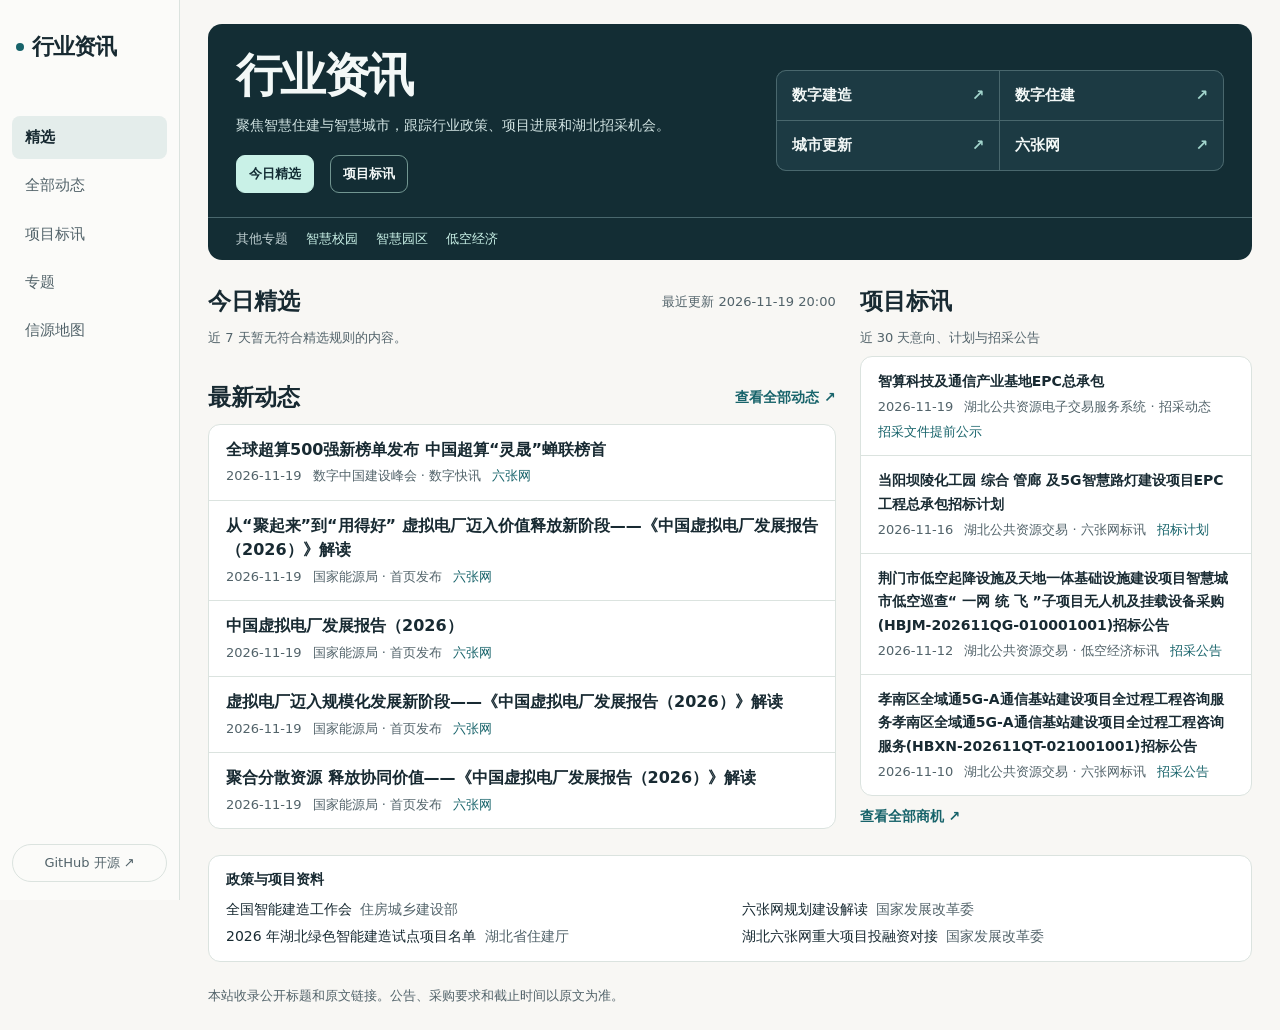
==== commit 48b75146: "Update public industry feed" ====
--- a/index.html
+++ b/index.html
@@ -19,7 +19,7 @@
       <a data-nav="topics" href="/#topics">专题</a>
       <a href="/sources.html">信源地图</a>
     </nav>
-    <a class="repo" href="https://github.com/zsk227/CSCEC">GitHub 开源 ↗</a>
+    <a class="repo" href="https://github.com/zsk227/CSCEC" target="_blank" rel="noopener noreferrer">GitHub 开源 ↗</a>
   </aside>
   <main>
     <header class="hero">
@@ -83,10 +83,10 @@
     <section class="references" aria-labelledby="reference-heading">
       <h2 id="reference-heading">政策与项目资料</h2>
       <ul>
-        <li><a href="https://www.mohurd.gov.cn/xinwen/jsyw/art/2025/art_d78f4db2f9e646fb94c623e506e16051.html">全国智能建造工作会</a> <span>住房城乡建设部</span></li>
-        <li><a href="https://www.ndrc.gov.cn/xwdt/wszb/7yxwfbh/">六张网规划建设解读</a> <span>国家发展改革委</span></li>
-        <li><a href="https://zjt.hubei.gov.cn/zfxxgk/zc/qtzdgkwj/202609/t20260908_6009802.shtml">2026 年湖北绿色智能建造试点项目名单</a> <span>湖北省住建厅</span></li>
-        <li><a href="https://www.ndrc.gov.cn/xwdt/dt/dfdt/202609/t20260922_1407755.html">湖北六张网重大项目投融资对接</a> <span>国家发展改革委</span></li>
+        <li><a href="https://www.mohurd.gov.cn/xinwen/jsyw/art/2025/art_d78f4db2f9e646fb94c623e506e16051.html" target="_blank" rel="noopener noreferrer">全国智能建造工作会</a> <span>住房城乡建设部</span></li>
+        <li><a href="https://www.ndrc.gov.cn/xwdt/wszb/7yxwfbh/" target="_blank" rel="noopener noreferrer">六张网规划建设解读</a> <span>国家发展改革委</span></li>
+        <li><a href="https://zjt.hubei.gov.cn/zfxxgk/zc/qtzdgkwj/202609/t20260908_6009802.shtml" target="_blank" rel="noopener noreferrer">2026 年湖北绿色智能建造试点项目名单</a> <span>湖北省住建厅</span></li>
+        <li><a href="https://www.ndrc.gov.cn/xwdt/dt/dfdt/202609/t20260922_1407755.html" target="_blank" rel="noopener noreferrer">湖北六张网重大项目投融资对接</a> <span>国家发展改革委</span></li>
       </ul>
     </section>
     <footer>本站收录公开标题和原文链接。公告、采购要求和截止时间以原文为准。</footer>
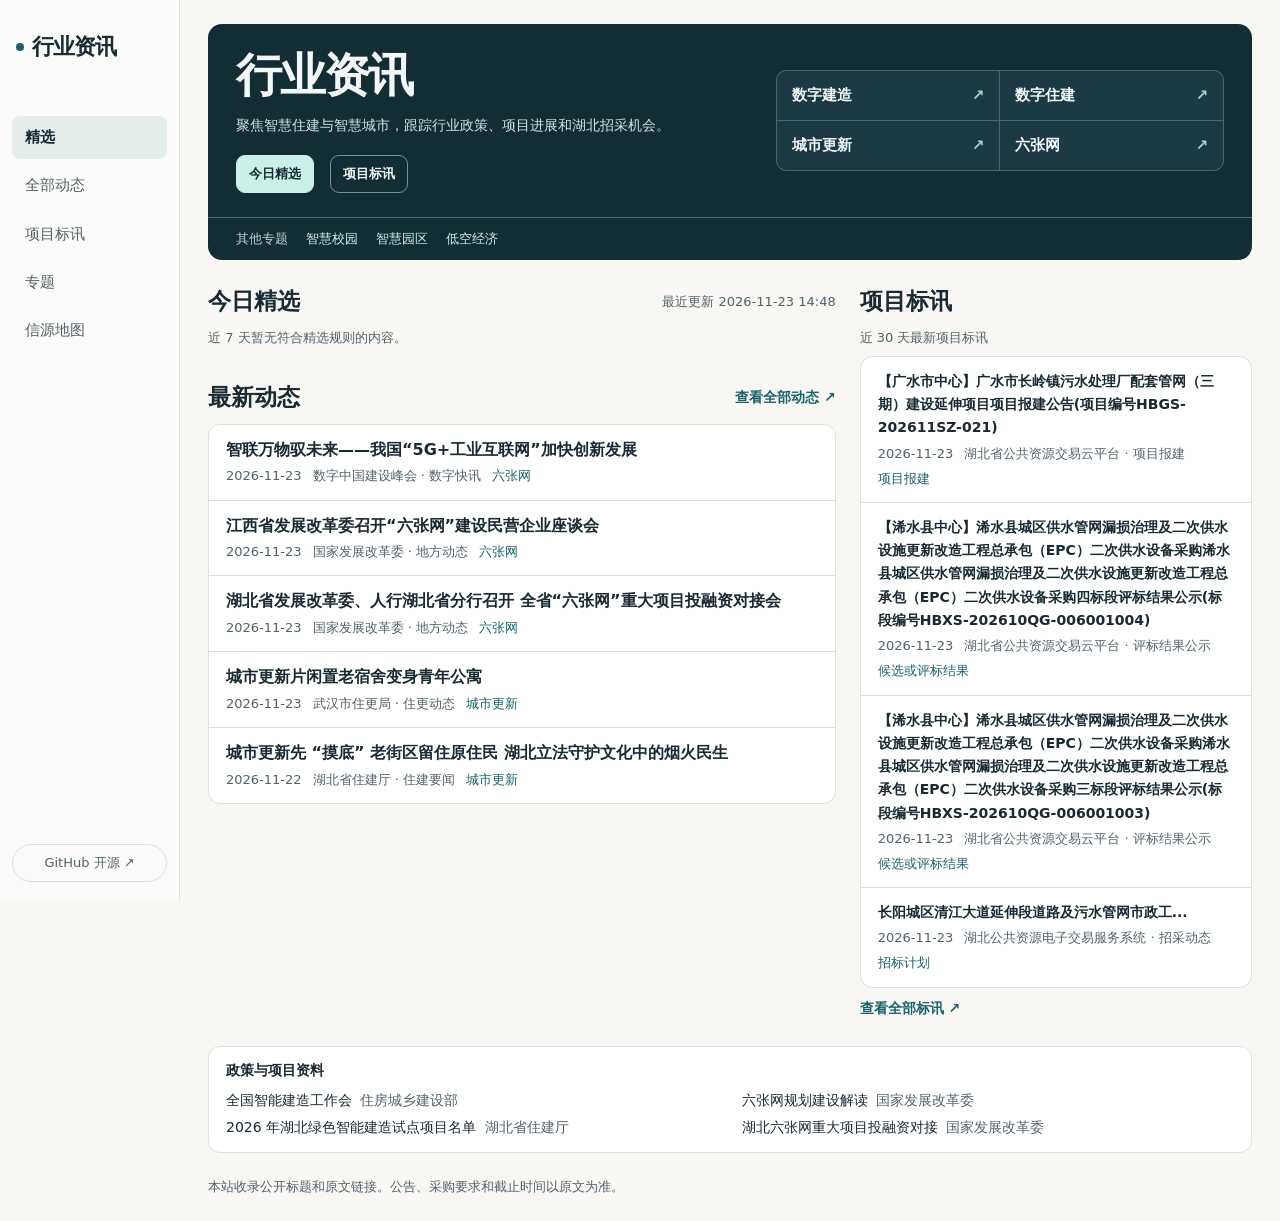
==== commit ea82c5e9: "发布项目标讯默认显示修复" ====
--- a/index.html
+++ b/index.html
@@ -70,7 +70,7 @@
         <h2 id="opportunity-heading">项目标讯</h2>
         <p class="feed-status" id="opportunity-status">正在读取公开商机…</p>
         <ol id="opportunity-feed" class="feed" hidden></ol>
-        <a class="section-link" href="/?view=tenders#articles">查看全部商机 ↗</a>
+        <a class="section-link" href="/?view=tenders#articles">查看全部标讯 ↗</a>
       </section>
       <section id="latest" class="latest" aria-labelledby="latest-heading" hidden>
         <div class="feed-heading">
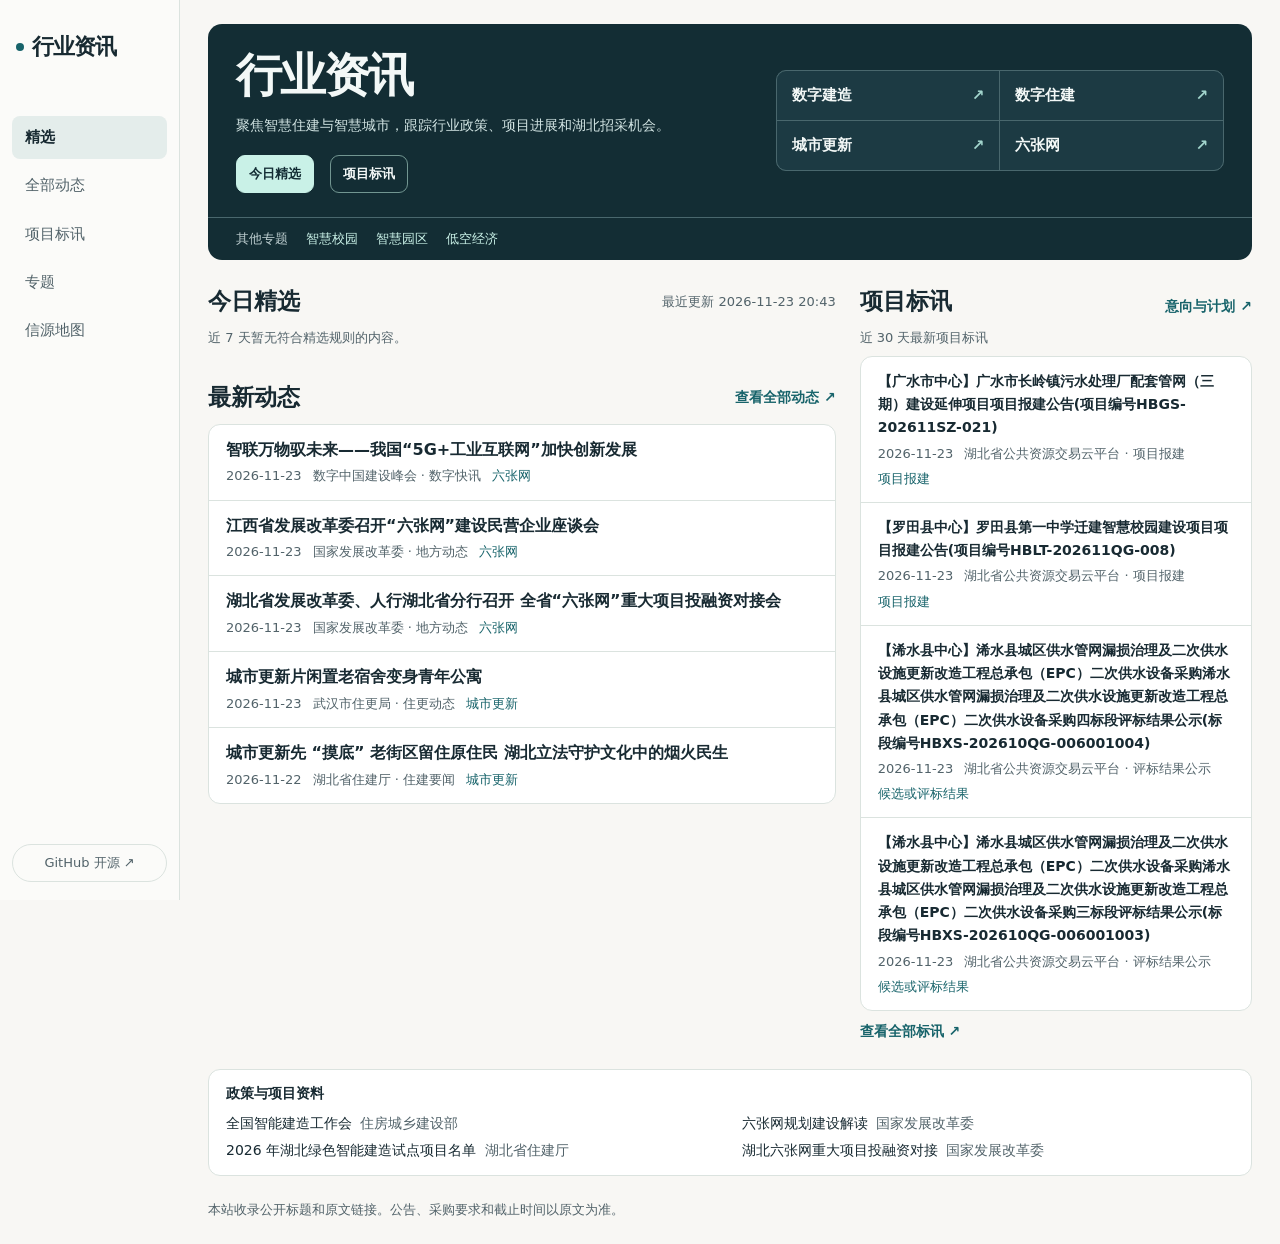
==== commit e1796920: "Update public industry feed" ====
--- a/index.html
+++ b/index.html
@@ -67,7 +67,10 @@
         <noscript>请启用 JavaScript 浏览资讯列表。</noscript>
       </section>
       <section id="opportunity-preview" aria-labelledby="opportunity-heading">
-        <h2 id="opportunity-heading">项目标讯</h2>
+        <div class="feed-heading">
+          <h2 id="opportunity-heading">项目标讯</h2>
+          <a class="section-link" href="/?view=tenders&amp;stage=planning#articles">意向与计划 ↗</a>
+        </div>
         <p class="feed-status" id="opportunity-status">正在读取公开商机…</p>
         <ol id="opportunity-feed" class="feed" hidden></ol>
         <a class="section-link" href="/?view=tenders#articles">查看全部标讯 ↗</a>
